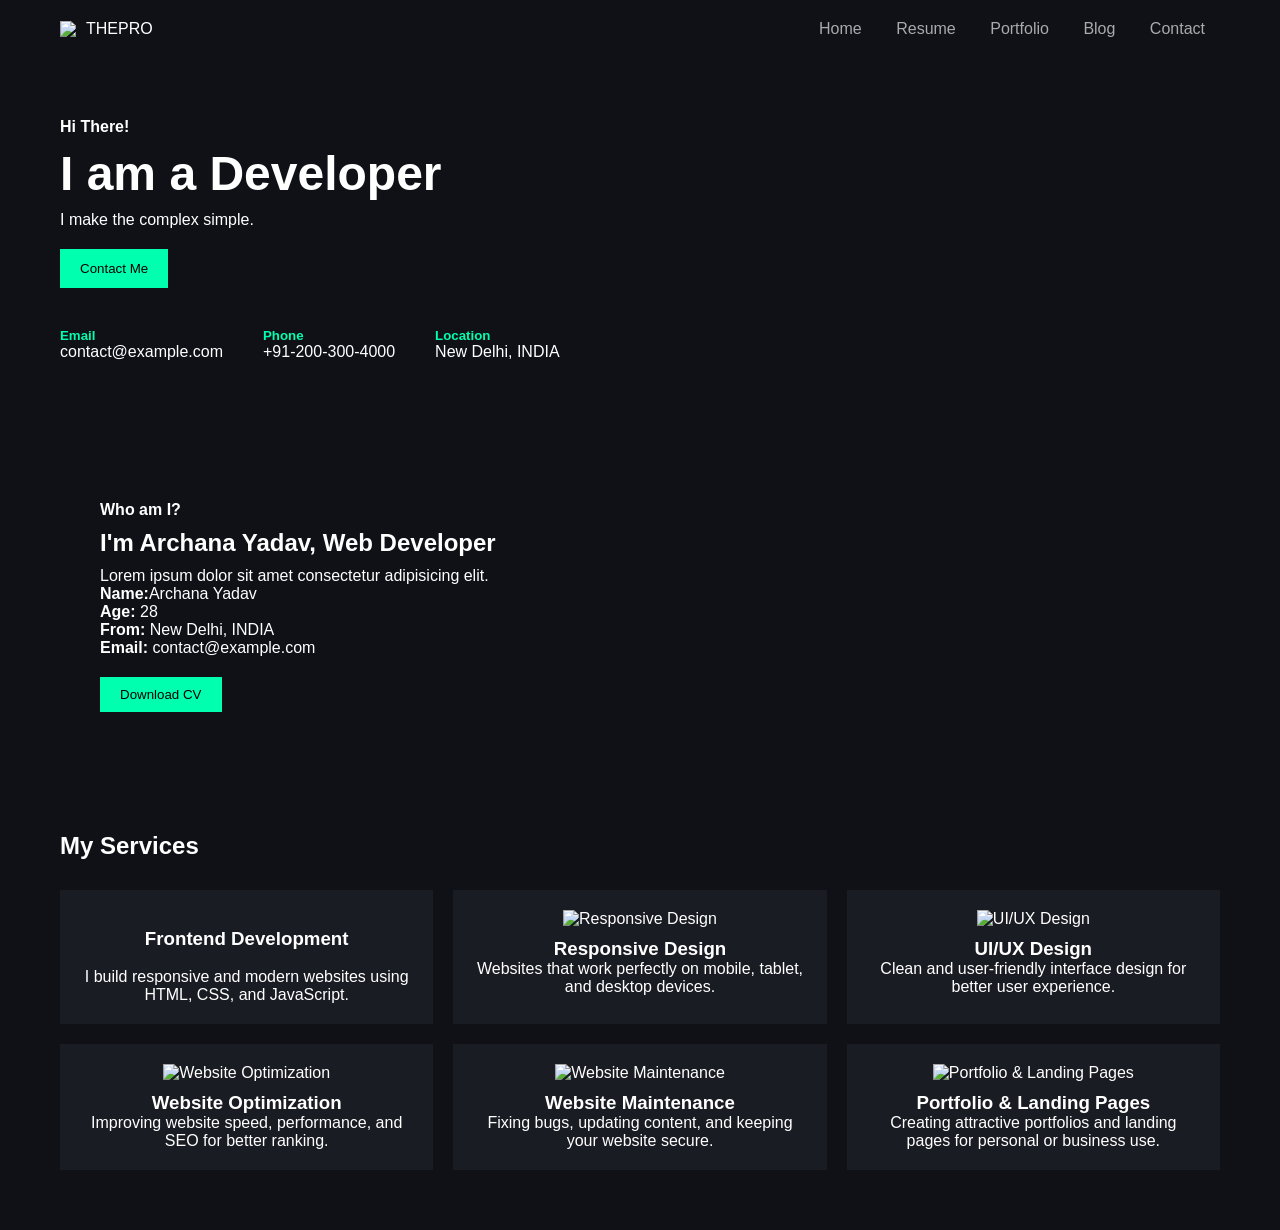
==== index.html @ 411b7bd0 "Add files via upload" ====
<!DOCTYPE html>
<html lang="en">
<head>
    <meta charset="UTF-8">
    <meta name="viewport" content="width=device-width, initial-scale=1.0">
    <title>Portfolio</title>
    <link rel="stylesheet" href="style.css">
</head>
<body>

<!-- NAVBAR -->
<header class="navbar">
    <div class="logo">
        <img src="assets/icons/logo.png">

        <span>THEPRO</span>
    </div>
    <nav>
        <a href="index.html">Home</a>
        <a href="resume.html">Resume</a>
        <a href="portfolio.html">Portfolio</a>
        <a href="blog.html">Blog</a>
        <a href="contact.html">Contact</a>
    </nav>
</header>

<!-- HERO -->
<section class="hero">
    <div class="hero-left">
        <h4>Hi There!</h4>
        <h1>I am a Developer</h1>
        <p>I make the complex simple.</p>
        <button>Contact Me</button>

        <div class="contact-info">
            <div>
                <h5>Email</h5>
                <p>contact@example.com</p>
            </div>
            <div>
                <h5>Phone</h5>
                <p>+91-200-300-4000</p>
            </div>
            <div>
                <h5>Location</h5>
                <p>New Delhi, INDIA</p>
            </div>
        </div>
    </div>

    <div class="hero-right">
        <img src="assets/images/profile.png" alt="">
    </div>
</section>

<!-- ABOUT -->
<section class="about">
    <div class="about-img">
        <img src="assets/images/profile.png" alt="">
    </div>

    <div class="about-content">
        <h4>Who am I?</h4>
        <h2>I'm Archana Yadav, Web Developer</h2>
        <p>Lorem ipsum dolor sit amet consectetur adipisicing elit.</p>

        <div class="about-details">
            <p><b>Name:</b>Archana Yadav</p>
            <p><b>Age:</b> 28</p>
            <p><b>From:</b> New Delhi, INDIA</p>
            <p><b>Email:</b> contact@example.com</p>
        </div>

        <button>Download CV</button>
    </div>
</section>

<!-- SERVICES -->
<section class="services">
    <h2>My Services</h2>

    <div class="service-grid">

        <div class="card">
            <img src="assets/images/service1.png" alt="">
            <h3>Frontend Development</h3><br>
            <p>I build responsive and modern websites using HTML, CSS, and JavaScript.</p>
        </div>

        <div class="card">
            <img src="assets/images/service2.png" alt="Responsive Design">
            <h3>Responsive Design</h3>
            <p>Websites that work perfectly on mobile, tablet, and desktop devices.</p>
        </div>

        <div class="card">
            <img src="assets/images/service3.png" alt="UI/UX Design">
            <h3>UI/UX Design</h3>
            <p>Clean and user-friendly interface design for better user experience.</p>
        </div>

        <div class="card">
            <img src="assets/images/service4.png" alt="Website Optimization">
            <h3>Website Optimization</h3>
            <p>Improving website speed, performance, and SEO for better ranking.</p>
        </div>

        <div class="card">
            <img src="assets/images/service5.png" alt="Website Maintenance">
            <h3>Website Maintenance</h3>
            <p>Fixing bugs, updating content, and keeping your website secure.</p>
        </div>

        <div class="card">
            <img src="assets/images/service6.png" alt="Portfolio & Landing Pages">
            <h3>Portfolio & Landing Pages</h3>
            <p>Creating attractive portfolios and landing pages for personal or business use.</p>
        </div>

    </div>
</section>

</body>
</html>
---- style.css ----
* {
    margin: 0;
    padding: 0;
    box-sizing: border-box;
    font-family: Arial, sans-serif;
}

body {
    background: #0f1117;
    color: white;
}

/* NAVBAR */
.navbar {
    display: flex;
    justify-content: space-between;
    padding: 20px 60px;
    background: #0f1117;
}

.navbar nav a {
    margin: 0 15px;
    color: #aaa;
    text-decoration: none;
}

.navbar nav a:hover {
    color: #00ffae;
}

.logo {
    display: flex;
    align-items: center;
    gap: 10px;
}

/* HERO */
.hero {
    display: flex;
        padding: 60px;
    }

    .hero-left {
    flex: 1;
}

.hero-left h1 {
    font-size: 48px;
    margin: 10px 0;
}

.hero-left p {
    margin-bottom: 20px;
}

.hero-left button {
    background: #00ffae;
    border: none;
    padding: 12px 20px;
    cursor: pointer;
}

.hero-right img {
    width: 100%;
    max-width: 400px;
}

/* CONTACT INFO */
.contact-info {
    display: flex;
    margin-top: 40px;
    gap: 40px;
}

.contact-info h5 {
    color: #00ffae;
}

/* ABOUT */
.about {
    display: flex;
    padding: 60px;
    gap: 40px;
}

.about-img img {
    width: 300px;
}

.about-content h2 {
    margin: 10px 0;
}

.about-content button {
    margin-top: 20px;
    background: #00ffae;
    border: none;
    padding: 10px 20px;
}

/* SERVICES */
.services {
    padding: 60px;
}

.services h2 {
    margin-bottom: 30px;
}

.service-grid {
    display: grid;
    grid-template-columns: repeat(3, 1fr);
    gap: 20px;
}

.card {
    background: #1a1c23;
    padding: 20px;
    text-align: center;
}

.card img {
    width: 40px;
    margin-bottom: 10px;
}

.card:hover {
    border: 1px solid #00ffae;
}

/* PAGE COMMON */
.page {
    padding: 60px;
}

.page h1 {
    margin-bottom: 20px;
}

/* GRID */
.grid {
    display: grid;
    grid-template-columns: repeat(3, 1fr);
    gap: 20px;
}

/* CONTACT FORM */
.contact-form {
    display: flex;
    flex-direction: column;
    gap: 15px;
    max-width: 400px;
}

.contact-form input,
.contact-form textarea {
    padding: 10px;
    border: none;
}

.contact-form button {
    background: #00ffae;
    padding: 10px;
    border: none;
}
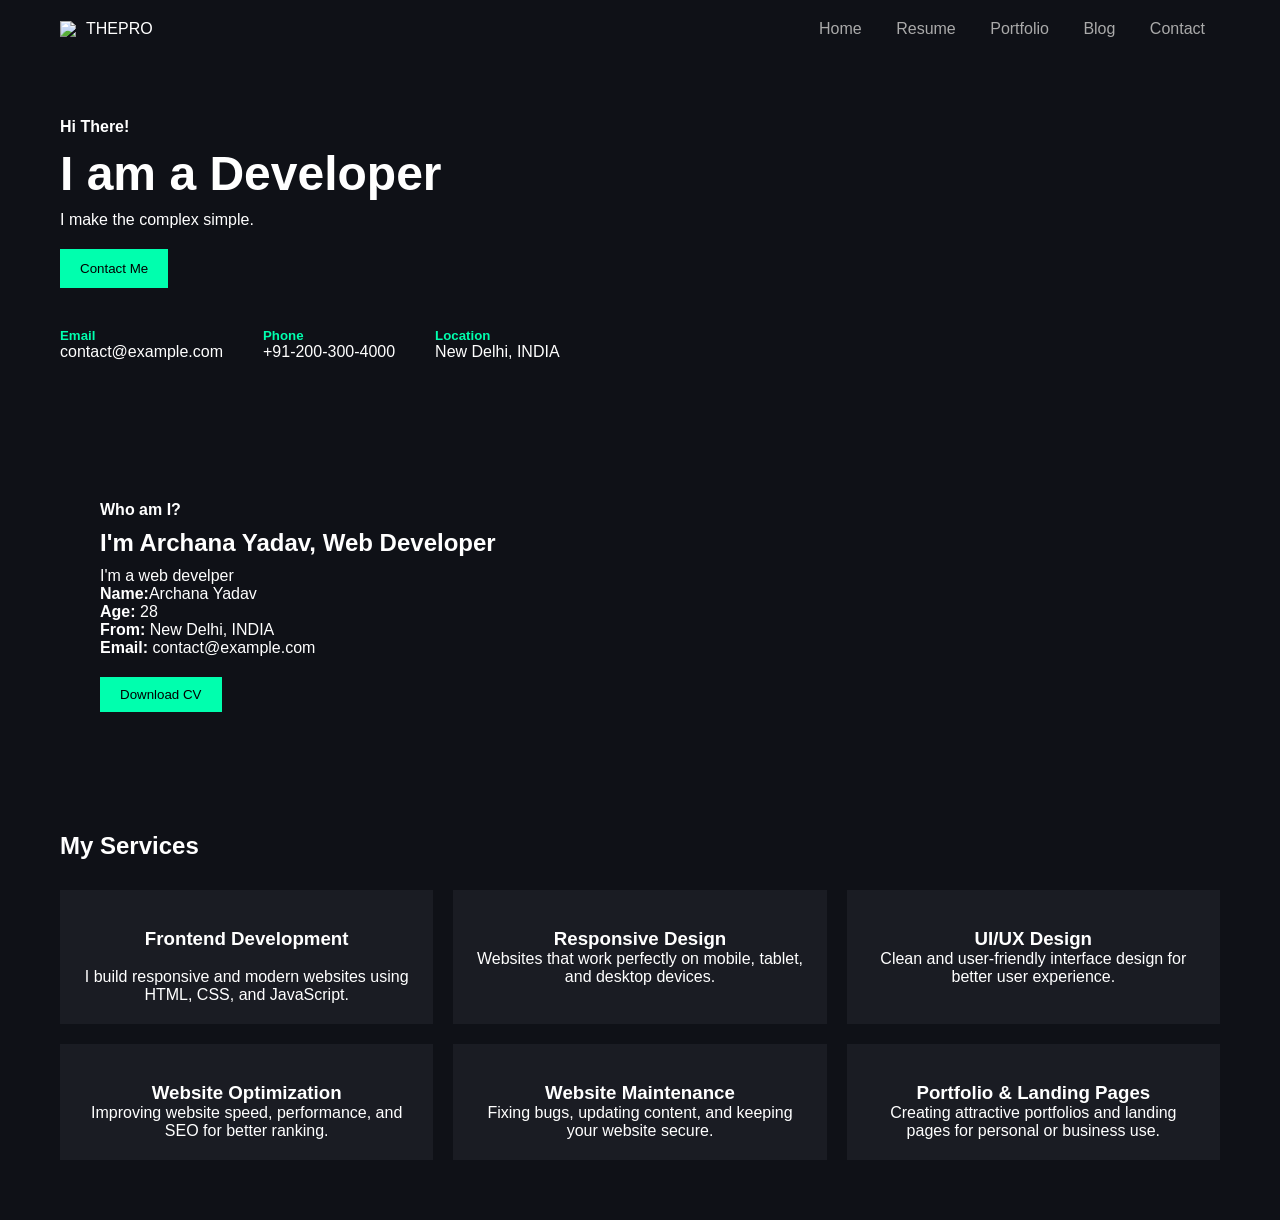
==== commit ec42727a: "Fix HTML encoding services issues in index.html" ====
--- a/index.html
+++ b/index.html
@@ -62,7 +62,7 @@
     <div class="about-content">
         <h4>Who am I?</h4>
         <h2>I'm Archana Yadav, Web Developer</h2>
-        <p>Lorem ipsum dolor sit amet consectetur adipisicing elit.</p>
+        <p>I'm a web develper</p>
 
         <div class="about-details">
             <p><b>Name:</b>Archana Yadav</p>
@@ -88,31 +88,31 @@
         </div>
 
         <div class="card">
-            <img src="assets/images/service2.png" alt="Responsive Design">
+            <img src="assets/images/service2.png" alt="">
             <h3>Responsive Design</h3>
             <p>Websites that work perfectly on mobile, tablet, and desktop devices.</p>
         </div>
 
         <div class="card">
-            <img src="assets/images/service3.png" alt="UI/UX Design">
+            <img src="assets/images/service3.png" alt="">
             <h3>UI/UX Design</h3>
             <p>Clean and user-friendly interface design for better user experience.</p>
         </div>
 
         <div class="card">
-            <img src="assets/images/service4.png" alt="Website Optimization">
+            <img src="assets/images/service4.png" alt="">
             <h3>Website Optimization</h3>
             <p>Improving website speed, performance, and SEO for better ranking.</p>
         </div>
 
         <div class="card">
-            <img src="assets/images/service5.png" alt="Website Maintenance">
+            <img src="assets/images/service5.png" alt="">
             <h3>Website Maintenance</h3>
             <p>Fixing bugs, updating content, and keeping your website secure.</p>
         </div>
 
         <div class="card">
-            <img src="assets/images/service6.png" alt="Portfolio & Landing Pages">
+            <img src="assets/images/service6.png" alt="">
             <h3>Portfolio & Landing Pages</h3>
             <p>Creating attractive portfolios and landing pages for personal or business use.</p>
         </div>
@@ -121,4 +121,4 @@
 </section>
 
 </body>
-</html>+</html>
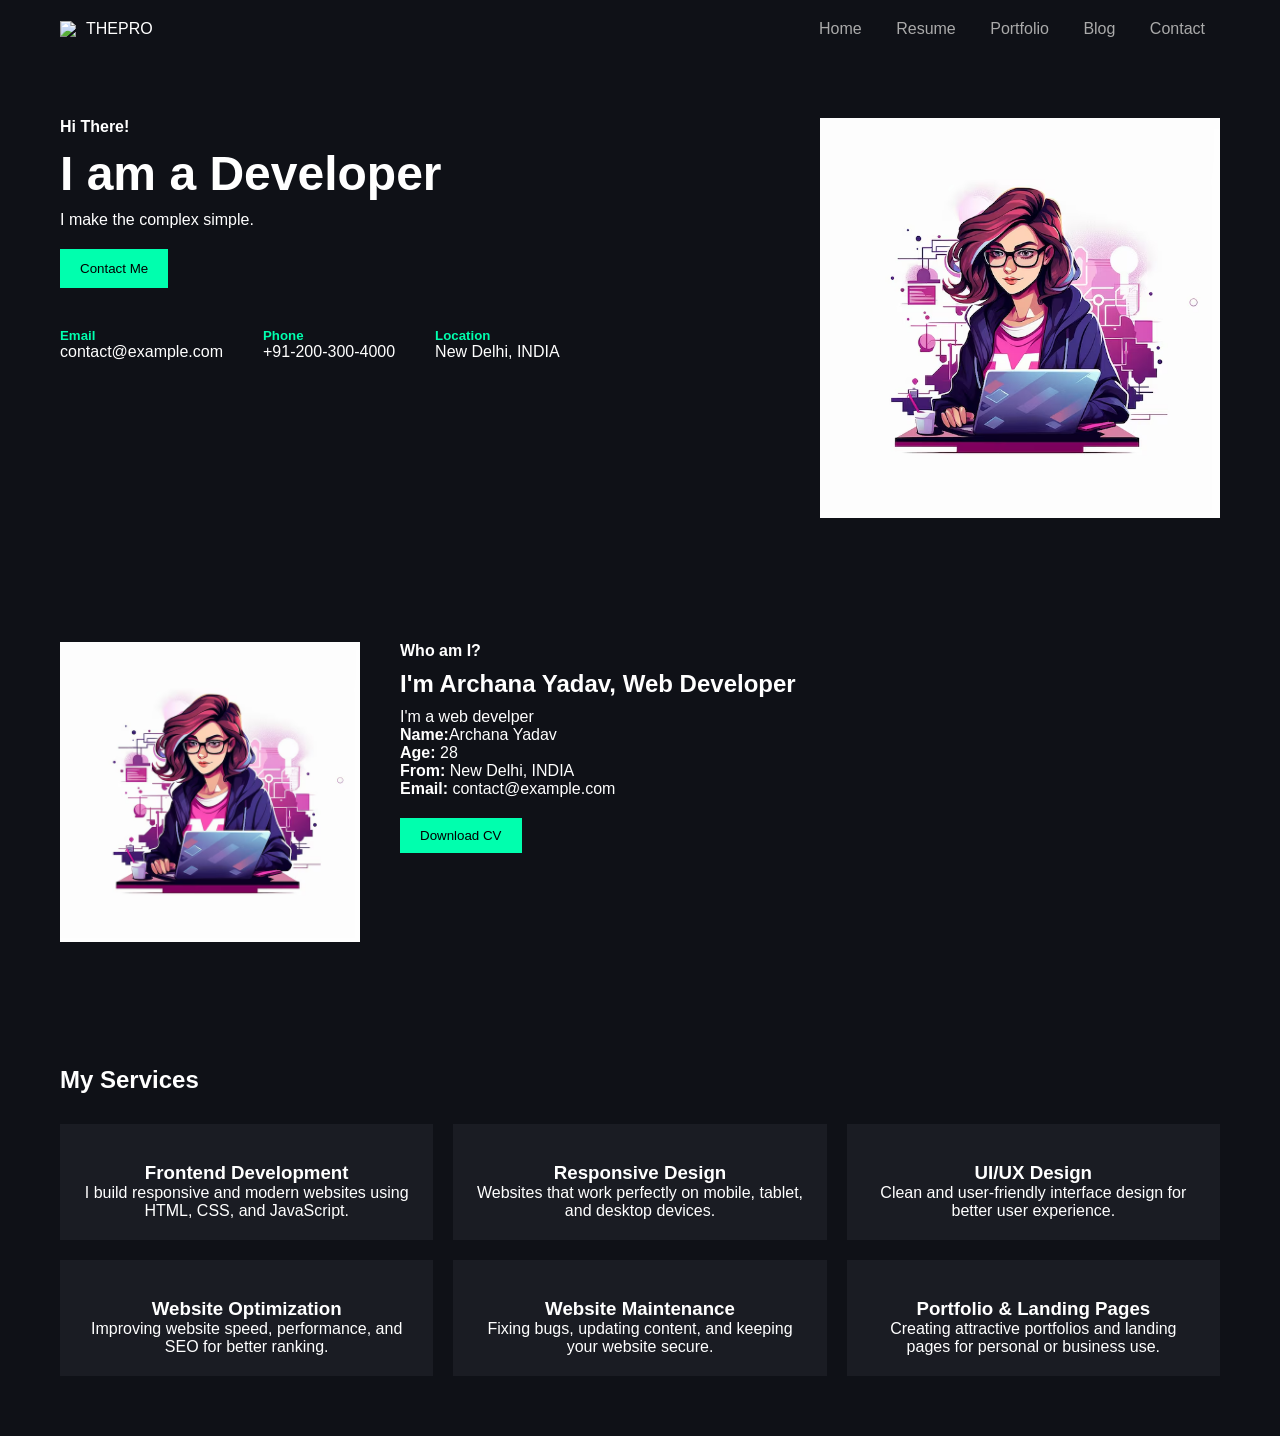
==== commit 064b4086: "Fix HTML encoding image issues in index.html" ====
--- a/index.html
+++ b/index.html
@@ -49,14 +49,14 @@
     </div>
 
     <div class="hero-right">
-        <img src="assets/images/profile.png" alt="">
+        <img src="profile.png" alt="">
     </div>
 </section>
 
 <!-- ABOUT -->
 <section class="about">
     <div class="about-img">
-        <img src="assets/images/profile.png" alt="">
+        <img src="profile.png" alt="">
     </div>
 
     <div class="about-content">
@@ -83,7 +83,7 @@
 
         <div class="card">
             <img src="assets/images/service1.png" alt="">
-            <h3>Frontend Development</h3><br>
+            <h3>Frontend Development</h3>
             <p>I build responsive and modern websites using HTML, CSS, and JavaScript.</p>
         </div>
 
